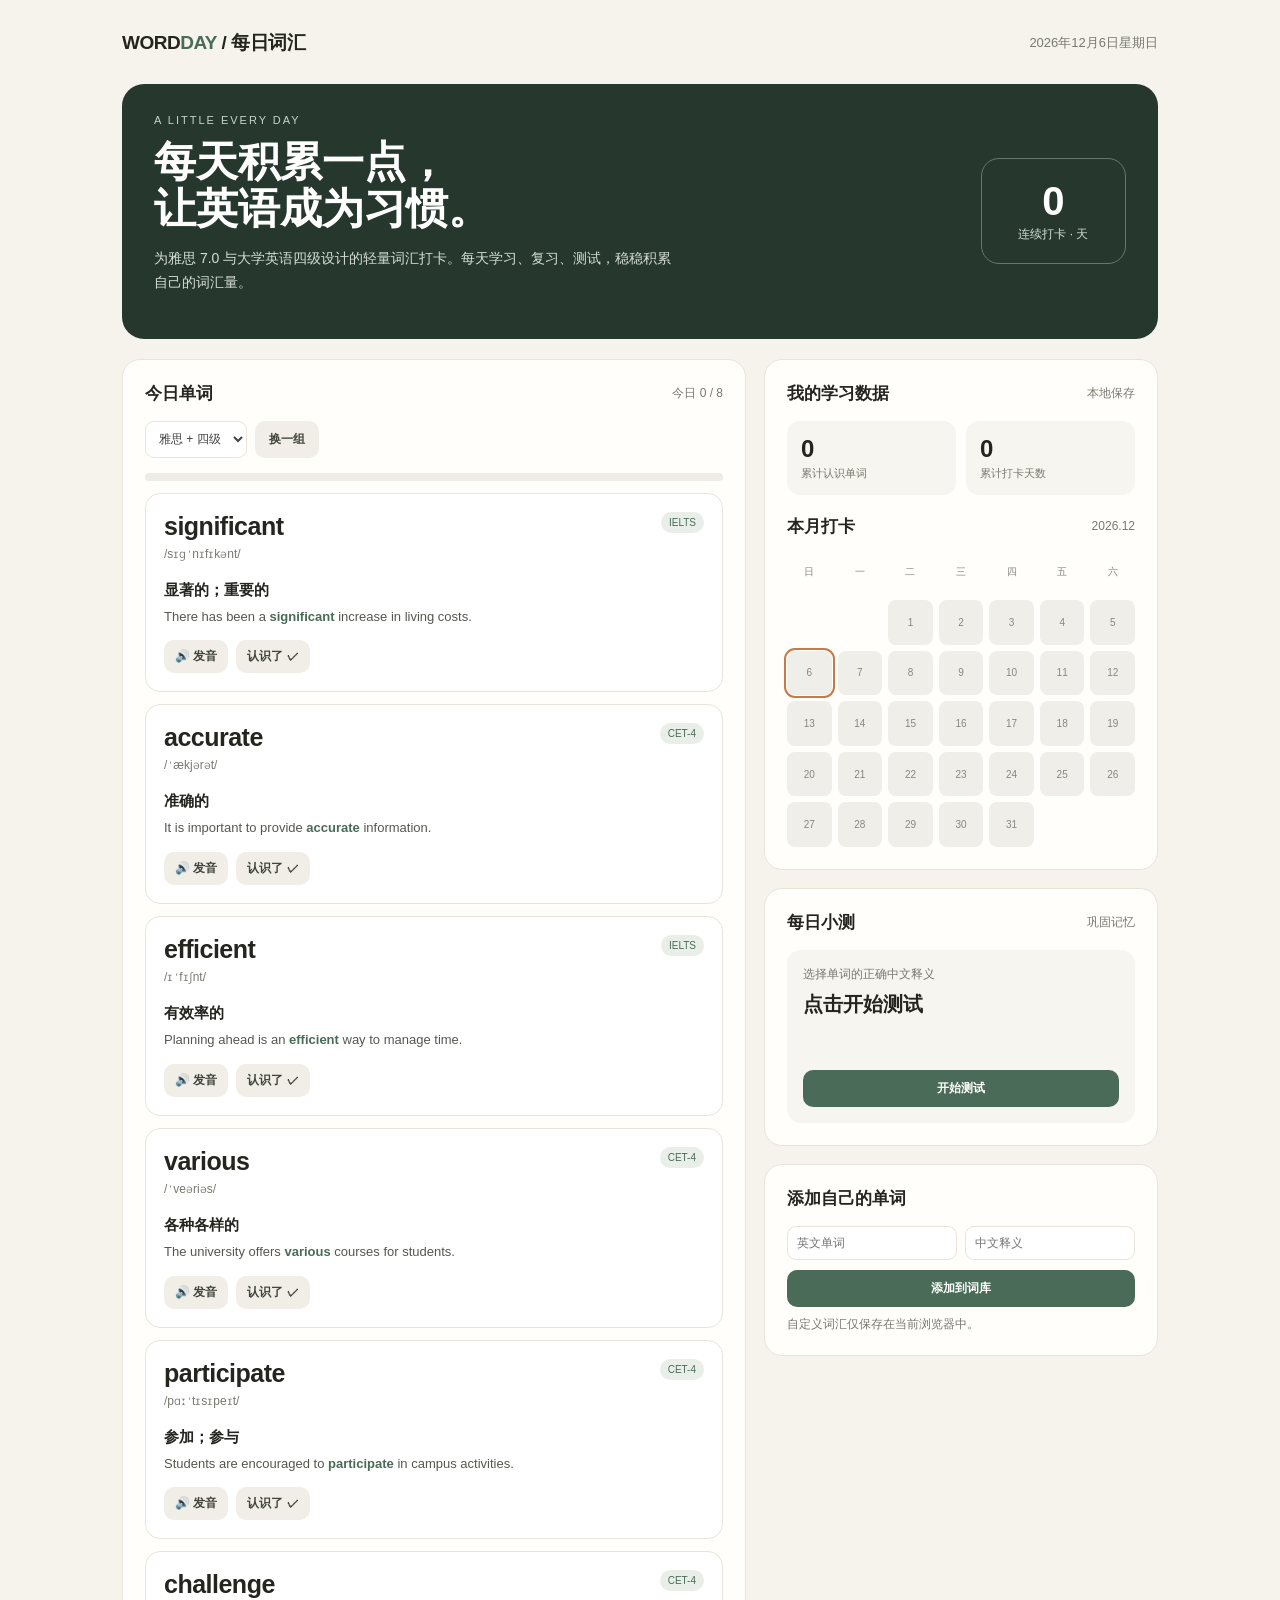
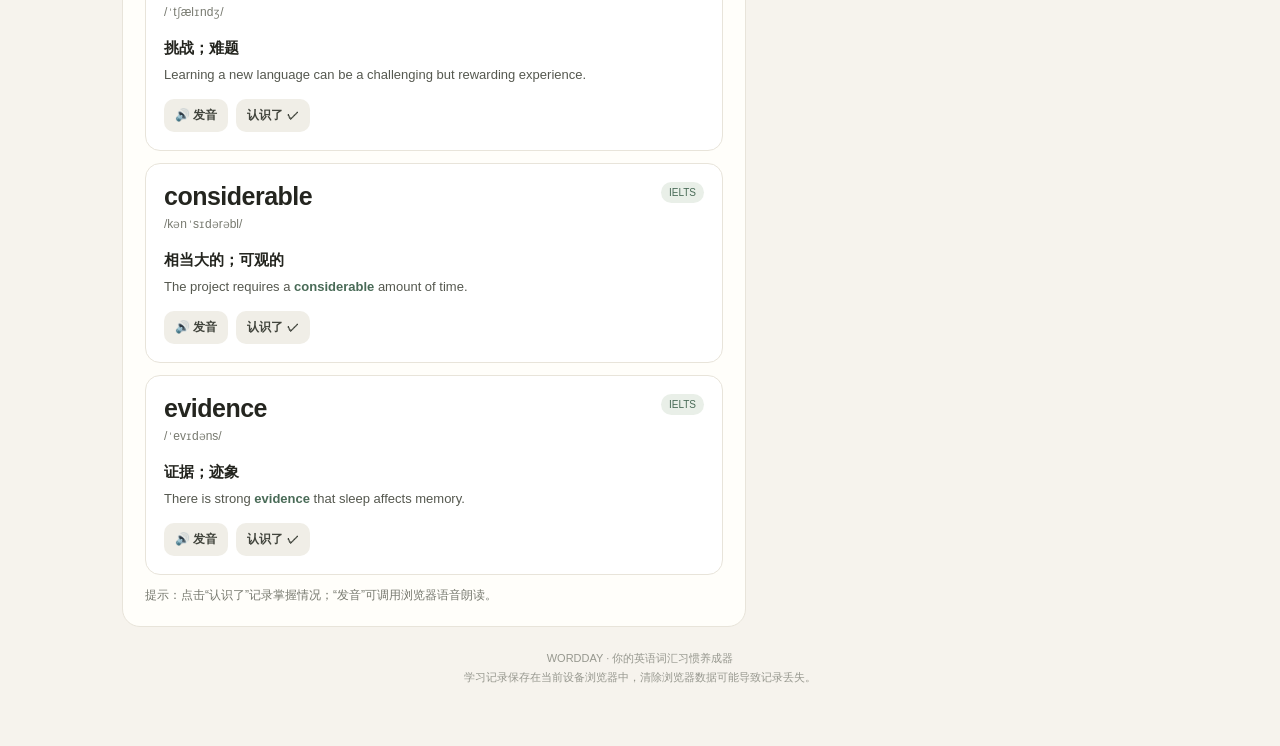
==== wordday_local.html @ 22ce2355 "Add files via upload" ====
<!DOCTYPE html>
<html lang="zh-CN">
<head>
<meta charset="UTF-8">
<meta name="viewport" content="width=device-width, initial-scale=1.0">
<meta name="theme-color" content="#f6f3ed">
<title>Wordday · 每日单词打卡</title>
<style>
:root{--bg:#f6f3ed;--paper:#fffefa;--ink:#24251f;--muted:#77796f;--line:#e8e4da;--green:#496b57;--pale:#e9efe8;--orange:#c27b4b}
*{box-sizing:border-box}body{margin:0;background:var(--bg);color:var(--ink);font-family:Inter,-apple-system,BlinkMacSystemFont,"Segoe UI","PingFang SC","Microsoft YaHei",sans-serif}
.wrap{max-width:1080px;margin:auto;padding:30px 22px 60px}.top{display:flex;justify-content:space-between;align-items:center;margin-bottom:28px}.brand{font-size:19px;font-weight:800;letter-spacing:-.5px}.brand span{color:var(--green)}.date{font-size:13px;color:var(--muted)}
.hero{background:#26382e;color:#fff;border-radius:22px;padding:30px 32px;display:grid;grid-template-columns:1.4fr .6fr;gap:20px;align-items:center;overflow:hidden;position:relative}.eyebrow{font-size:11px;letter-spacing:2px;text-transform:uppercase;color:#c6d4c8}.hero h1{font-size:clamp(27px,4vw,42px);line-height:1.13;margin:12px 0}.hero p{color:#d5ded6;max-width:520px;line-height:1.7;font-size:14px}.hero-stat{justify-self:end;text-align:center;border:1px solid #65796b;border-radius:18px;padding:20px 28px;min-width:145px}.hero-stat strong{display:block;font-size:40px}.hero-stat span{font-size:12px;color:#d5ded6}
.grid{display:grid;grid-template-columns:1.45fr .8fr;gap:18px;margin-top:20px}.panel{background:var(--paper);border:1px solid var(--line);border-radius:18px;padding:22px}.panel-head{display:flex;align-items:center;justify-content:space-between;margin-bottom:16px}.panel h2{font-size:17px;margin:0}.sub{font-size:12px;color:var(--muted)}.word{padding:18px;border:1px solid var(--line);border-radius:15px;margin-bottom:12px;background:#fff}.word-top{display:flex;justify-content:space-between;gap:12px;align-items:flex-start}.term{font-size:25px;font-weight:750;letter-spacing:-.5px}.phonetic{font-size:12px;color:var(--muted);margin:5px 0}.tag{font-size:10px;padding:5px 8px;background:var(--pale);color:var(--green);border-radius:20px;white-space:nowrap}.meaning{font-size:15px;font-weight:650;margin:13px 0 7px}.example{font-size:13px;line-height:1.6;color:#55584f}.example b{color:var(--green)}.memory{font-size:12px;color:var(--muted);margin-top:8px}.actions{display:flex;gap:8px;margin-top:13px;flex-wrap:wrap}button{border:0;border-radius:10px;padding:10px 14px;font-size:12px;font-weight:650;cursor:pointer;background:var(--green);color:white}button.secondary{background:#f0eee7;color:#41443c}button.outline{background:transparent;border:1px solid var(--line);color:#55584f}.actions button{padding:8px 11px}.progress{height:8px;background:#eeece5;border-radius:20px;overflow:hidden;margin:12px 0}.progress>div{height:100%;width:0;background:var(--green);transition:.25s}.statrow{display:grid;grid-template-columns:repeat(2,1fr);gap:10px}.mini{background:#f7f5ef;border-radius:13px;padding:14px}.mini strong{font-size:24px;display:block}.mini span{font-size:11px;color:var(--muted)}.calendar{display:grid;grid-template-columns:repeat(7,1fr);gap:6px;margin-top:12px}.day{aspect-ratio:1;border-radius:8px;background:#f0eee8;display:grid;place-items:center;font-size:10px;color:#85877e}.day.done{background:#dce9dc;color:#31583d;font-weight:800}.day.today{outline:2px solid var(--orange);outline-offset:1px}.quizbox{background:#f7f5ef;border-radius:14px;padding:16px}.question{font-size:20px;font-weight:750;margin:8px 0 16px}.choices{display:grid;gap:8px}.choice{background:white;border:1px solid var(--line);color:#35372f;text-align:left}.choice.correct{border-color:#5c8b65;background:#edf5ed}.choice.wrong{border-color:#c87a69;background:#fff0ed}.feedback{font-size:12px;margin-top:10px;color:var(--muted);min-height:18px}.tools{display:flex;gap:8px;flex-wrap:wrap}.tools select,.tools input{border:1px solid var(--line);background:white;border-radius:9px;padding:9px;color:#444;font-size:12px}.foot{text-align:center;color:#96978e;font-size:11px;margin-top:22px;line-height:1.7}
@media(max-width:760px){.wrap{padding:20px 14px 40px}.hero{grid-template-columns:1fr;padding:24px}.hero-stat{justify-self:start;display:flex;align-items:center;gap:12px;padding:10px 16px}.hero-stat strong{font-size:28px}.grid{grid-template-columns:1fr}.panel{padding:17px}}
</style>
</head>
<body>
<div class="wrap">
  <header class="top"><div class="brand">WORD<span>DAY</span> / 每日词汇</div><div class="date" id="today"></div></header>
  <section class="hero">
    <div><div class="eyebrow">A LITTLE EVERY DAY</div><h1>每天积累一点，<br>让英语成为习惯。</h1><p>为雅思 7.0 与大学英语四级设计的轻量词汇打卡。每天学习、复习、测试，稳稳积累自己的词汇量。</p></div>
    <div class="hero-stat"><strong id="streak">0</strong><span>连续打卡 · 天</span></div>
  </section>
  <main class="grid">
    <section class="panel">
      <div class="panel-head"><h2>今日单词</h2><span class="sub" id="dailyCount">今日 0 / 8</span></div>
      <div class="tools" style="margin-bottom:15px"><select id="level"><option value="all">雅思 + 四级</option><option value="CET-4">四级核心</option><option value="IELTS">雅思进阶</option></select><button class="secondary" id="shuffle">换一组</button></div>
      <div class="progress"><div id="dailyBar"></div></div>
      <div id="wordList"></div>
      <div class="sub">提示：点击“认识了”记录掌握情况；“发音”可调用浏览器语音朗读。</div>
    </section>
    <aside style="display:grid;gap:18px;align-content:start">
      <section class="panel">
        <div class="panel-head"><h2>我的学习数据</h2><span class="sub">本地保存</span></div>
        <div class="statrow"><div class="mini"><strong id="totalKnown">0</strong><span>累计认识单词</span></div><div class="mini"><strong id="totalDays">0</strong><span>累计打卡天数</span></div></div>
        <div class="panel-head" style="margin:20px 0 8px"><h2>本月打卡</h2><span class="sub" id="monthLabel"></span></div>
        <div class="calendar" id="calendar"></div>
      </section>
      <section class="panel">
        <div class="panel-head"><h2>每日小测</h2><span class="sub">巩固记忆</span></div>
        <div class="quizbox"><div class="sub">选择单词的正确中文释义</div><div class="question" id="question">点击开始测试</div><div class="choices" id="choices"></div><div class="feedback" id="feedback"></div><button id="startQuiz" style="width:100%;margin-top:8px">开始测试</button></div>
      </section>
      <section class="panel">
        <div class="panel-head"><h2>添加自己的单词</h2></div>
        <div class="tools" style="display:grid;grid-template-columns:1fr 1fr"><input id="newWord" placeholder="英文单词"><input id="newMeaning" placeholder="中文释义"></div>
        <button id="addWord" style="width:100%;margin-top:10px">添加到词库</button>
        <div class="sub" style="margin-top:9px">自定义词汇仅保存在当前浏览器中。</div>
      </section>
    </aside>
  </main>
  <div class="foot">WORDDAY · 你的英语词汇习惯养成器<br>学习记录保存在当前设备浏览器中，清除浏览器数据可能导致记录丢失。</div>
</div>
<script>
const baseWords=[
["benefit","/ˈbenɪfɪt/","益处；使受益","Regular exercise has many benefits for our health.","CET-4"],
["environment","/ɪnˈvaɪrənmənt/","环境","Everyone should take responsibility for protecting the environment.","CET-4"],
["improve","/ɪmˈpruːv/","改善；提高","Reading every day can improve your writing skills.","CET-4"],
["challenge","/ˈtʃælɪndʒ/","挑战；难题","Learning a new language can be a challenging but rewarding experience.","CET-4"],
["opportunity","/ˌɒpəˈtjuːnəti/","机会","Studying abroad provides an opportunity to experience a different culture.","CET-4"],
["significant","/sɪɡˈnɪfɪkənt/","显著的；重要的","There has been a significant increase in living costs.","IELTS"],
["contribute","/kənˈtrɪbjuːt/","贡献；促成","Education can contribute to the development of society.","IELTS"],
["sustainable","/səˈsteɪnəbl/","可持续的","Cities need to develop more sustainable transport systems.","IELTS"],
["evidence","/ˈevɪdəns/","证据；迹象","There is strong evidence that sleep affects memory.","IELTS"],
["consequence","/ˈkɒnsɪkwəns/","结果；后果","Every decision may have an unexpected consequence.","IELTS"],
["accurate","/ˈækjərət/","准确的","It is important to provide accurate information.","CET-4"],
["approach","/əˈprəʊtʃ/","方法；处理方式","We need a different approach to solve this problem.","IELTS"],
["maintain","/meɪnˈteɪn/","维持；保持","It is important to maintain a healthy balance.","IELTS"],
["require","/rɪˈkwaɪə(r)/","需要；要求","The task requires careful planning.","CET-4"],
["various","/ˈveəriəs/","各种各样的","The university offers various courses for students.","CET-4"],
["essential","/ɪˈsenʃl/","必不可少的","Good communication skills are essential in the workplace.","IELTS"],
["analysis","/əˈnæləsɪs/","分析","The report provides an analysis of recent trends.","IELTS"],
["indicate","/ˈɪndɪkeɪt/","表明；显示","The results indicate a clear improvement.","IELTS"],
["individual","/ˌɪndɪˈvɪdʒuəl/","个人；个体的","Every individual should have equal opportunities.","CET-4"],
["affect","/əˈfekt/","影响","Lack of sleep can affect students' concentration.","CET-4"],
["considerable","/kənˈsɪdərəbl/","相当大的；可观的","The project requires a considerable amount of time.","IELTS"],
["factor","/ˈfæktə(r)/","因素","Cost is an important factor when choosing a university.","CET-4"],
["establish","/ɪˈstæblɪʃ/","建立；确立","The organisation was established in 1998.","IELTS"],
["participate","/pɑːˈtɪsɪpeɪt/","参加；参与","Students are encouraged to participate in campus activities.","CET-4"],
["interpret","/ɪnˈtɜːprɪt/","解释；理解","It is difficult to interpret the data without context.","IELTS"],
["available","/əˈveɪləbl/","可获得的；有空的","More information is available on the website.","CET-4"],
["perspective","/pəˈspektɪv/","观点；角度","Travel can help people understand different perspectives.","IELTS"],
["efficient","/ɪˈfɪʃnt/","有效率的","Planning ahead is an efficient way to manage time.","IELTS"],
["communicate","/kəˈmjuːnɪkeɪt/","交流；沟通","Students need opportunities to communicate in English.","CET-4"],
["relevant","/ˈreləvənt/","相关的","Please include only relevant information in your answer.","IELTS"],
["complex","/ˈkɒmpleks/","复杂的","Climate change is a complex global issue.","IELTS"],
["reduce","/rɪˈdjuːs/","减少；降低","Public transport can reduce traffic congestion.","CET-4"]
];
const key="wordday_v1";let state=JSON.parse(localStorage.getItem(key)||'{"known":[],"days":[],"custom":[],"daily":{},"quizDone":0}');
let today=new Date().toISOString().slice(0,10), current=[];
function save(){localStorage.setItem(key,JSON.stringify(state));renderStats()}
function allWords(){return baseWords.concat(state.custom)}
function getDaily(){let filter=document.getElementById("level").value;let pool=allWords().filter(w=>filter==="all"||w[4]===filter);let seed=Number(today.replaceAll("-",""))+ (filter==="CET-4"?3:filter==="IELTS"?7:0);let arr=pool.slice();for(let i=arr.length-1;i>0;i--){seed=(seed*9301+49297)%233280;let j=Math.floor(seed/233280*(i+1));[arr[i],arr[j]]=[arr[j],arr[i]]}return arr.slice(0,8)}
function renderWords(){current=getDaily();let done=state.daily[today]||[];document.getElementById("dailyCount").textContent=`今日 ${done.length} / ${current.length}`;document.getElementById("dailyBar").style.width=(done.length/current.length*100)+"%";document.getElementById("wordList").innerHTML=current.map((w,i)=>`<article class="word"><div class="word-top"><div><div class="term">${w[0]}</div><div class="phonetic">${w[1]}</div></div><span class="tag">${w[4]||"自定义"}</span></div><div class="meaning">${w[2]}</div><div class="example">${w[3].replace(new RegExp(w[0],"ig"),m=>`<b>${m}</b>`)}</div><div class="actions"><button class="secondary" onclick="speak('${w[0]}')">🔊 发音</button><button class="${done.includes(w[0])?'outline':'secondary'}" onclick="markKnown('${w[0]}')">${done.includes(w[0])?'✓ 已打卡':'认识了 ✓'}</button></div></article>`).join("")}
function markKnown(word){let d=state.daily[today]||[];if(!d.includes(word)){d.push(word);state.daily[today]=d;if(!state.known.includes(word))state.known.push(word);state.days=[...new Set([...state.days,today])];save();renderWords()}}
function speak(word){if("speechSynthesis"in window){let u=new SpeechSynthesisUtterance(word);u.lang="en-US";speechSynthesis.speak(u)}}
function renderStats(){document.getElementById("totalKnown").textContent=state.known.length;document.getElementById("totalDays").textContent=state.days.length;let sorted=[...state.days].sort();let streak=0,d=new Date();if(!state.days.includes(today))d.setDate(d.getDate()-1);while(state.days.includes(d.toISOString().slice(0,10))){streak++;d.setDate(d.getDate()-1)}document.getElementById("streak").textContent=streak;let now=new Date(),y=now.getFullYear(),m=now.getMonth();document.getElementById("monthLabel").textContent=`${y}.${String(m+1).padStart(2,"0")}`;let first=new Date(y,m,1).getDay(),count=new Date(y,m+1,0).getDate(),labels=["日","一","二","三","四","五","六"];document.getElementById("calendar").innerHTML=labels.map(x=>`<div class="day" style="background:transparent">${x}</div>`).join("")+Array.from({length:first},()=>'<div></div>').join("")+Array.from({length:count},(_,i)=>{let date=`${y}-${String(m+1).padStart(2,"0")}-${String(i+1).padStart(2,"0")}`;return `<div class="day ${state.days.includes(date)?'done':''} ${date===today?'today':''}">${i+1}</div>`}).join("")}
let quizWord=null,answered=false;
function startQuiz(){let pool=current.length?current:getDaily();quizWord=pool[Math.floor(Math.random()*pool.length)];answered=false;document.getElementById("question").textContent=quizWord[0];document.getElementById("feedback").textContent="";let opts=[quizWord[2]];let all=allWords().filter(w=>w[0]!==quizWord[0]);while(opts.length<4){let x=all[Math.floor(Math.random()*all.length)][2];if(!opts.includes(x))opts.push(x)}opts.sort(()=>Math.random()-.5);document.getElementById("choices").innerHTML=opts.map(o=>`<button class="choice" onclick="answerQuiz(this,'${o.replaceAll("'","\\'")}')">${o}</button>`).join("");document.getElementById("startQuiz").textContent="下一题"}
function answerQuiz(btn,answer){if(answered)return;answered=true;let ok=answer===quizWord[2];btn.classList.add(ok?"correct":"wrong");document.getElementById("feedback").textContent=ok?"答对了！继续保持。":"正确答案："+quizWord[2];if(ok){state.quizDone++;save()}document.querySelectorAll(".choice").forEach(b=>{if(b.textContent===quizWord[2])b.classList.add("correct")})}
document.getElementById("today").textContent=new Date().toLocaleDateString("zh-CN",{year:"numeric",month:"long",day:"numeric",weekday:"long"});
document.getElementById("level").onchange=renderWords;document.getElementById("shuffle").onclick=renderWords;document.getElementById("startQuiz").onclick=startQuiz;
document.getElementById("addWord").onclick=()=>{let w=document.getElementById("newWord").value.trim(),m=document.getElementById("newMeaning").value.trim();if(!w||!m){alert("请填写英文单词和中文释义");return}state.custom.push([w,"/ 自定义 /",m,"Make your own example sentence with this word.","自定义"]);save();document.getElementById("newWord").value="";document.getElementById("newMeaning").value="";renderWords();alert("添加成功！")};
renderStats();renderWords();
</script>
</body>
</html>
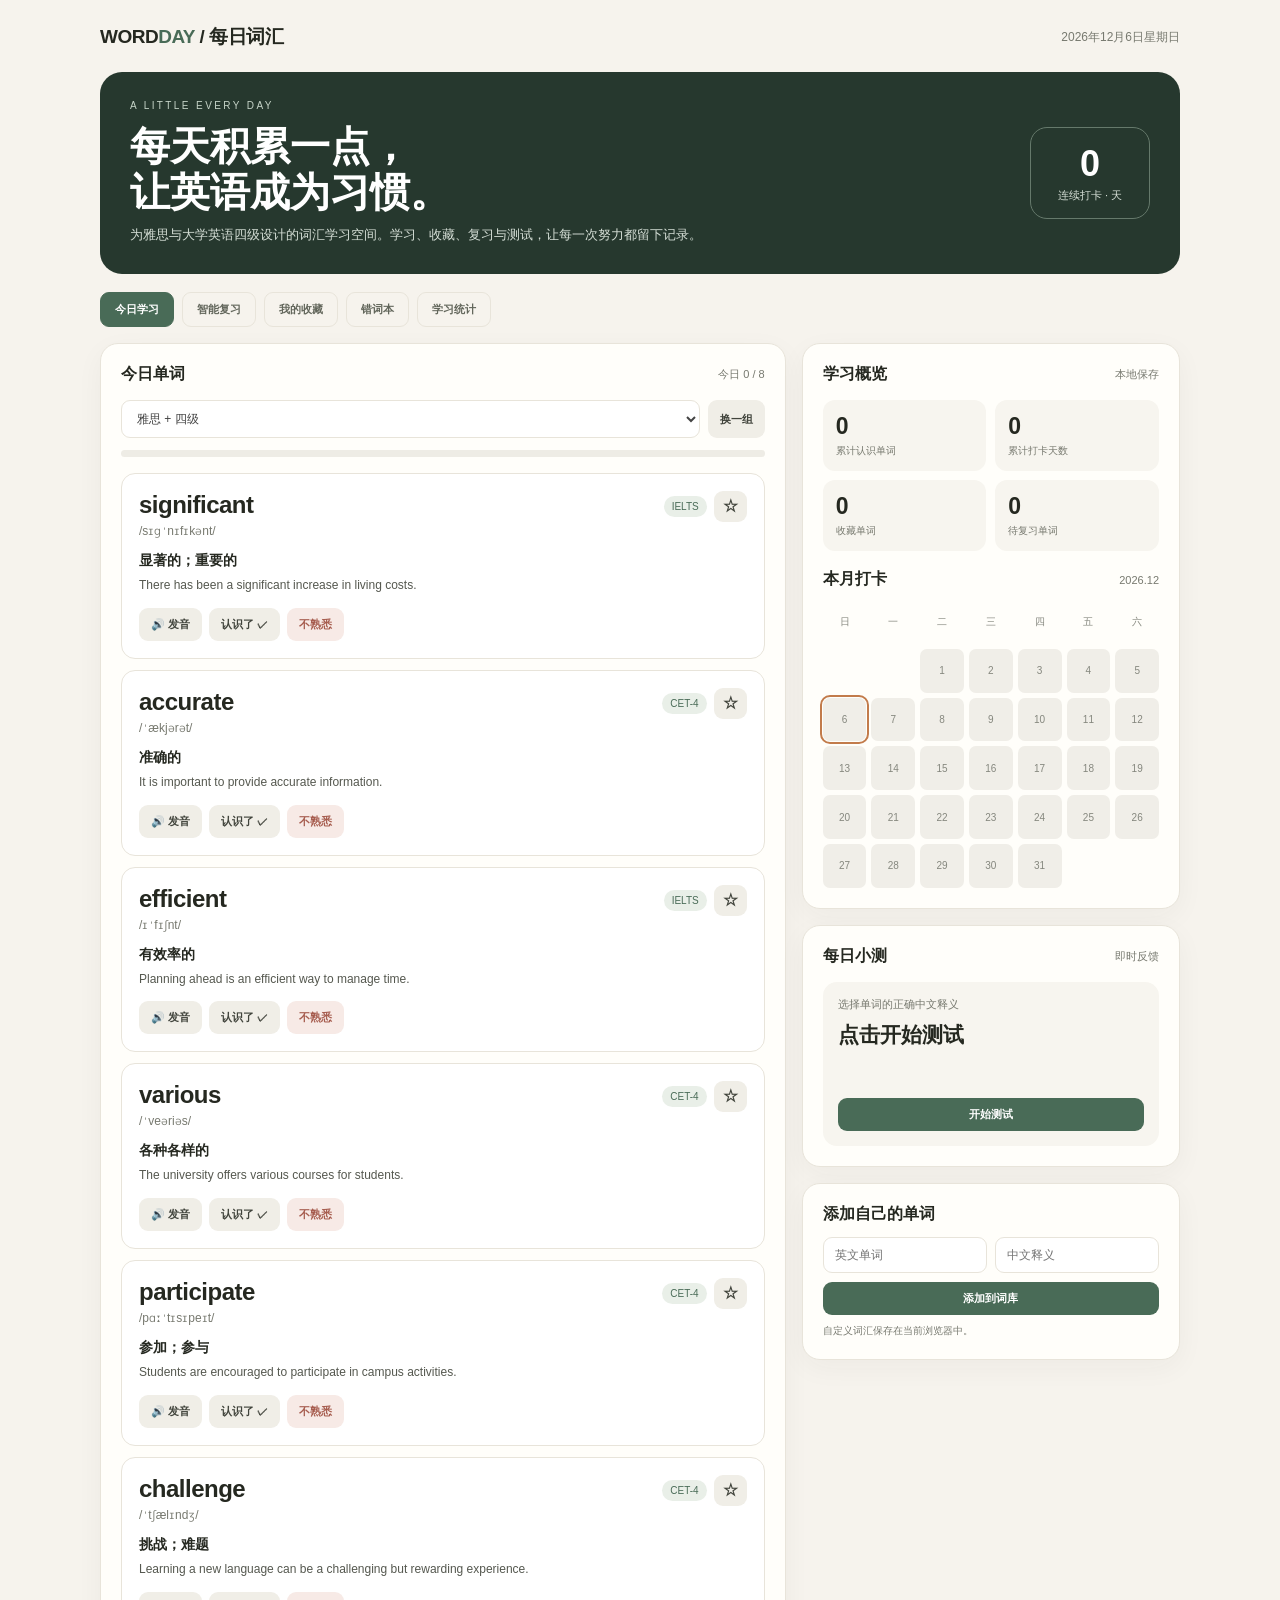
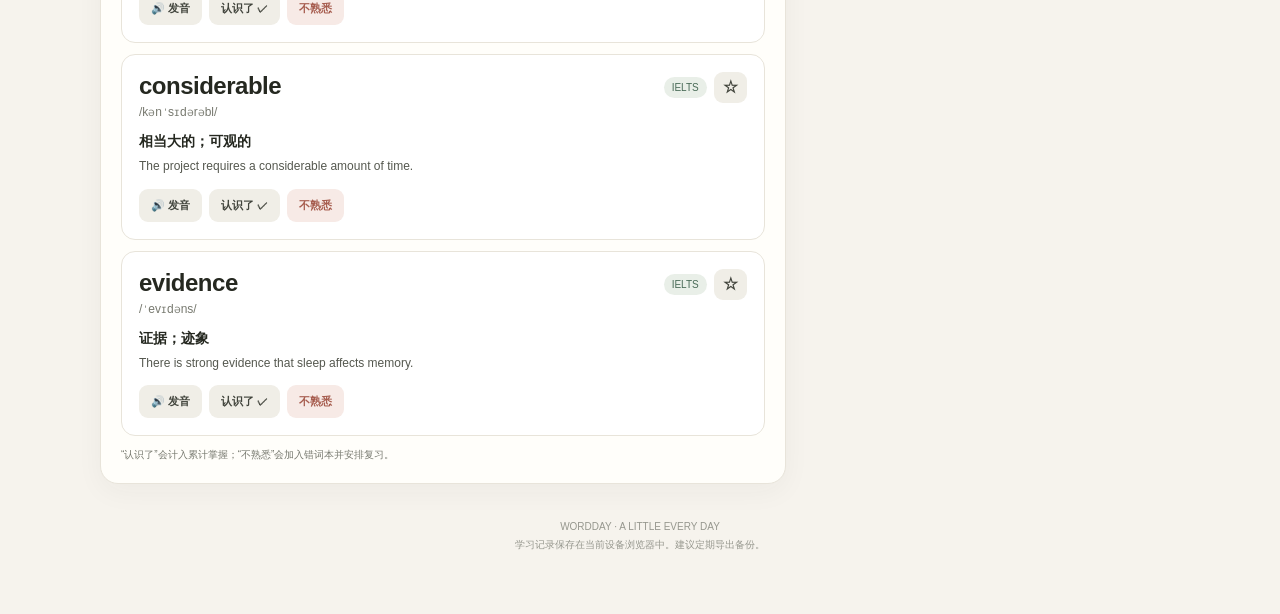
==== commit fc4aab6d: "Add files via upload" ====
--- a/wordday_local.html
+++ b/wordday_local.html
@@ -1,55 +1,24 @@
 <!DOCTYPE html>
 <html lang="zh-CN">
 <head>
-<meta charset="UTF-8">
-<meta name="viewport" content="width=device-width, initial-scale=1.0">
-<meta name="theme-color" content="#f6f3ed">
-<title>Wordday · 每日单词打卡</title>
+<meta charset="UTF-8"><meta name="viewport" content="width=device-width,initial-scale=1,viewport-fit=cover">
+<meta name="theme-color" content="#f6f3ed"><meta name="apple-mobile-web-app-capable" content="yes"><meta name="apple-mobile-web-app-status-bar-style" content="default"><meta name="apple-mobile-web-app-title" content="WORDDAY">
+<link rel="manifest" href="manifest.webmanifest"><link rel="apple-touch-icon" href="icon-192.png">
+<title>WORDDAY · 每日词汇</title>
 <style>
-:root{--bg:#f6f3ed;--paper:#fffefa;--ink:#24251f;--muted:#77796f;--line:#e8e4da;--green:#496b57;--pale:#e9efe8;--orange:#c27b4b}
-*{box-sizing:border-box}body{margin:0;background:var(--bg);color:var(--ink);font-family:Inter,-apple-system,BlinkMacSystemFont,"Segoe UI","PingFang SC","Microsoft YaHei",sans-serif}
-.wrap{max-width:1080px;margin:auto;padding:30px 22px 60px}.top{display:flex;justify-content:space-between;align-items:center;margin-bottom:28px}.brand{font-size:19px;font-weight:800;letter-spacing:-.5px}.brand span{color:var(--green)}.date{font-size:13px;color:var(--muted)}
-.hero{background:#26382e;color:#fff;border-radius:22px;padding:30px 32px;display:grid;grid-template-columns:1.4fr .6fr;gap:20px;align-items:center;overflow:hidden;position:relative}.eyebrow{font-size:11px;letter-spacing:2px;text-transform:uppercase;color:#c6d4c8}.hero h1{font-size:clamp(27px,4vw,42px);line-height:1.13;margin:12px 0}.hero p{color:#d5ded6;max-width:520px;line-height:1.7;font-size:14px}.hero-stat{justify-self:end;text-align:center;border:1px solid #65796b;border-radius:18px;padding:20px 28px;min-width:145px}.hero-stat strong{display:block;font-size:40px}.hero-stat span{font-size:12px;color:#d5ded6}
-.grid{display:grid;grid-template-columns:1.45fr .8fr;gap:18px;margin-top:20px}.panel{background:var(--paper);border:1px solid var(--line);border-radius:18px;padding:22px}.panel-head{display:flex;align-items:center;justify-content:space-between;margin-bottom:16px}.panel h2{font-size:17px;margin:0}.sub{font-size:12px;color:var(--muted)}.word{padding:18px;border:1px solid var(--line);border-radius:15px;margin-bottom:12px;background:#fff}.word-top{display:flex;justify-content:space-between;gap:12px;align-items:flex-start}.term{font-size:25px;font-weight:750;letter-spacing:-.5px}.phonetic{font-size:12px;color:var(--muted);margin:5px 0}.tag{font-size:10px;padding:5px 8px;background:var(--pale);color:var(--green);border-radius:20px;white-space:nowrap}.meaning{font-size:15px;font-weight:650;margin:13px 0 7px}.example{font-size:13px;line-height:1.6;color:#55584f}.example b{color:var(--green)}.memory{font-size:12px;color:var(--muted);margin-top:8px}.actions{display:flex;gap:8px;margin-top:13px;flex-wrap:wrap}button{border:0;border-radius:10px;padding:10px 14px;font-size:12px;font-weight:650;cursor:pointer;background:var(--green);color:white}button.secondary{background:#f0eee7;color:#41443c}button.outline{background:transparent;border:1px solid var(--line);color:#55584f}.actions button{padding:8px 11px}.progress{height:8px;background:#eeece5;border-radius:20px;overflow:hidden;margin:12px 0}.progress>div{height:100%;width:0;background:var(--green);transition:.25s}.statrow{display:grid;grid-template-columns:repeat(2,1fr);gap:10px}.mini{background:#f7f5ef;border-radius:13px;padding:14px}.mini strong{font-size:24px;display:block}.mini span{font-size:11px;color:var(--muted)}.calendar{display:grid;grid-template-columns:repeat(7,1fr);gap:6px;margin-top:12px}.day{aspect-ratio:1;border-radius:8px;background:#f0eee8;display:grid;place-items:center;font-size:10px;color:#85877e}.day.done{background:#dce9dc;color:#31583d;font-weight:800}.day.today{outline:2px solid var(--orange);outline-offset:1px}.quizbox{background:#f7f5ef;border-radius:14px;padding:16px}.question{font-size:20px;font-weight:750;margin:8px 0 16px}.choices{display:grid;gap:8px}.choice{background:white;border:1px solid var(--line);color:#35372f;text-align:left}.choice.correct{border-color:#5c8b65;background:#edf5ed}.choice.wrong{border-color:#c87a69;background:#fff0ed}.feedback{font-size:12px;margin-top:10px;color:var(--muted);min-height:18px}.tools{display:flex;gap:8px;flex-wrap:wrap}.tools select,.tools input{border:1px solid var(--line);background:white;border-radius:9px;padding:9px;color:#444;font-size:12px}.foot{text-align:center;color:#96978e;font-size:11px;margin-top:22px;line-height:1.7}
-@media(max-width:760px){.wrap{padding:20px 14px 40px}.hero{grid-template-columns:1fr;padding:24px}.hero-stat{justify-self:start;display:flex;align-items:center;gap:12px;padding:10px 16px}.hero-stat strong{font-size:28px}.grid{grid-template-columns:1fr}.panel{padding:17px}}
-</style>
-</head>
-<body>
-<div class="wrap">
-  <header class="top"><div class="brand">WORD<span>DAY</span> / 每日词汇</div><div class="date" id="today"></div></header>
-  <section class="hero">
-    <div><div class="eyebrow">A LITTLE EVERY DAY</div><h1>每天积累一点，<br>让英语成为习惯。</h1><p>为雅思 7.0 与大学英语四级设计的轻量词汇打卡。每天学习、复习、测试，稳稳积累自己的词汇量。</p></div>
-    <div class="hero-stat"><strong id="streak">0</strong><span>连续打卡 · 天</span></div>
-  </section>
-  <main class="grid">
-    <section class="panel">
-      <div class="panel-head"><h2>今日单词</h2><span class="sub" id="dailyCount">今日 0 / 8</span></div>
-      <div class="tools" style="margin-bottom:15px"><select id="level"><option value="all">雅思 + 四级</option><option value="CET-4">四级核心</option><option value="IELTS">雅思进阶</option></select><button class="secondary" id="shuffle">换一组</button></div>
-      <div class="progress"><div id="dailyBar"></div></div>
-      <div id="wordList"></div>
-      <div class="sub">提示：点击“认识了”记录掌握情况；“发音”可调用浏览器语音朗读。</div>
-    </section>
-    <aside style="display:grid;gap:18px;align-content:start">
-      <section class="panel">
-        <div class="panel-head"><h2>我的学习数据</h2><span class="sub">本地保存</span></div>
-        <div class="statrow"><div class="mini"><strong id="totalKnown">0</strong><span>累计认识单词</span></div><div class="mini"><strong id="totalDays">0</strong><span>累计打卡天数</span></div></div>
-        <div class="panel-head" style="margin:20px 0 8px"><h2>本月打卡</h2><span class="sub" id="monthLabel"></span></div>
-        <div class="calendar" id="calendar"></div>
-      </section>
-      <section class="panel">
-        <div class="panel-head"><h2>每日小测</h2><span class="sub">巩固记忆</span></div>
-        <div class="quizbox"><div class="sub">选择单词的正确中文释义</div><div class="question" id="question">点击开始测试</div><div class="choices" id="choices"></div><div class="feedback" id="feedback"></div><button id="startQuiz" style="width:100%;margin-top:8px">开始测试</button></div>
-      </section>
-      <section class="panel">
-        <div class="panel-head"><h2>添加自己的单词</h2></div>
-        <div class="tools" style="display:grid;grid-template-columns:1fr 1fr"><input id="newWord" placeholder="英文单词"><input id="newMeaning" placeholder="中文释义"></div>
-        <button id="addWord" style="width:100%;margin-top:10px">添加到词库</button>
-        <div class="sub" style="margin-top:9px">自定义词汇仅保存在当前浏览器中。</div>
-      </section>
-    </aside>
-  </main>
-  <div class="foot">WORDDAY · 你的英语词汇习惯养成器<br>学习记录保存在当前设备浏览器中，清除浏览器数据可能导致记录丢失。</div>
-</div>
+:root{--bg:#f6f3ed;--paper:#fffefa;--ink:#252820;--muted:#77796f;--line:#e8e4da;--green:#496b57;--deep:#26382e;--pale:#e9efe8;--orange:#c27b4b;--red:#a65c4e;--shadow:0 8px 28px rgba(43,54,43,.045)}
+*{box-sizing:border-box}body{margin:0;background:var(--bg);color:var(--ink);font-family:Inter,-apple-system,BlinkMacSystemFont,"Segoe UI","PingFang SC","Microsoft YaHei",sans-serif}button,input,select{font:inherit}.wrap{max-width:1120px;margin:auto;padding:24px 20px 60px}.top{display:flex;justify-content:space-between;align-items:center;margin-bottom:22px}.brand{font-size:19px;font-weight:850;letter-spacing:-.5px}.brand span{color:var(--green)}.date,.muted{font-size:12px;color:var(--muted)}.hero{background:var(--deep);color:#fff;border-radius:22px;padding:28px 30px;display:grid;grid-template-columns:1fr auto;gap:20px;align-items:center}.eyebrow{font-size:10px;letter-spacing:2.4px;color:#c6d4c8}.hero h1{font-size:clamp(26px,4vw,40px);line-height:1.15;margin:12px 0 9px}.hero p{color:#d5ded6;max-width:620px;line-height:1.7;font-size:13px;margin:0}.hero-stat{border:1px solid #65796b;border-radius:17px;padding:15px 22px;min-width:120px;text-align:center}.hero-stat strong{display:block;font-size:36px}.hero-stat span{font-size:11px;color:#d5ded6}.nav{display:flex;gap:8px;overflow:auto;margin:18px 0 14px;padding-bottom:2px}.nav button{white-space:nowrap;background:transparent;color:#62665b;border:1px solid var(--line);padding:9px 14px}.nav button.active{background:var(--green);color:white;border-color:var(--green)}.layout{display:grid;grid-template-columns:minmax(0,1.45fr) minmax(270px,.8fr);gap:16px}.panel{background:var(--paper);border:1px solid var(--line);border-radius:18px;padding:20px;box-shadow:var(--shadow);margin-bottom:16px}.panel-head{display:flex;align-items:center;justify-content:space-between;gap:10px;margin-bottom:15px}.panel h2{font-size:16px;margin:0}.sub{font-size:11px;color:var(--muted)}.tools{display:flex;gap:8px;flex-wrap:wrap}.tools select,.tools input,.field{border:1px solid var(--line);background:#fff;border-radius:9px;padding:10px 11px;color:#444;font-size:12px;min-width:0}.tools select{flex:1}.progress{height:7px;background:#eeece5;border-radius:20px;overflow:hidden;margin:12px 0 16px}.progress>div{height:100%;width:0;background:var(--green);transition:.25s}.word{padding:17px;border:1px solid var(--line);border-radius:14px;margin-bottom:11px;background:#fff}.word-top{display:flex;justify-content:space-between;gap:12px;align-items:flex-start}.term{font-size:24px;font-weight:780;letter-spacing:-.5px}.phonetic{font-size:12px;color:var(--muted);margin-top:4px}.tag{font-size:10px;padding:5px 8px;background:var(--pale);color:var(--green);border-radius:20px;white-space:nowrap}.meaning{font-size:14px;font-weight:680;margin:12px 0 6px}.example{font-size:12px;line-height:1.65;color:#55584f}.example b{color:var(--green)}.actions{display:flex;gap:7px;margin-top:12px;flex-wrap:wrap}button{border:0;border-radius:9px;padding:9px 12px;font-size:11px;font-weight:680;cursor:pointer;background:var(--green);color:white}button.secondary{background:#f0eee7;color:#41443c}button.outline{background:transparent;border:1px solid var(--line);color:#55584f}button.danger{background:#f7eae6;color:var(--red)}button:disabled{opacity:.45;cursor:not-allowed}.star{font-size:15px;padding:6px 9px}.stats{display:grid;grid-template-columns:repeat(2,1fr);gap:9px}.stat{background:#f7f5ef;border-radius:12px;padding:13px}.stat strong{font-size:23px;display:block}.stat span{font-size:10px;color:var(--muted)}.calendar{display:grid;grid-template-columns:repeat(7,1fr);gap:5px;margin-top:10px}.day{aspect-ratio:1;border-radius:7px;background:#f0eee8;display:grid;place-items:center;font-size:10px;color:#85877e}.day.done{background:#dce9dc;color:#31583d;font-weight:800}.day.today{outline:2px solid var(--orange);outline-offset:1px}.barlist{display:grid;gap:9px}.barrow{display:grid;grid-template-columns:54px 1fr 28px;align-items:center;gap:8px;font-size:11px;color:var(--muted)}.bar{height:8px;border-radius:20px;background:#efede6;overflow:hidden}.bar i{display:block;height:100%;background:var(--green);border-radius:20px}.empty{padding:24px 12px;text-align:center;color:var(--muted);font-size:12px;background:#f8f6f0;border-radius:12px}.quizbox{background:#f7f5ef;border-radius:14px;padding:15px}.question{font-size:21px;font-weight:760;margin:9px 0 14px}.choices{display:grid;gap:7px}.choice{background:white;border:1px solid var(--line);color:#35372f;text-align:left}.choice.correct{border-color:#5c8b65;background:#edf5ed}.choice.wrong{border-color:#c87a69;background:#fff0ed}.feedback{font-size:11px;margin-top:9px;color:var(--muted);min-height:18px}.section{display:none}.section.active{display:block}.listword{display:flex;justify-content:space-between;gap:12px;align-items:center;padding:13px 0;border-bottom:1px solid var(--line)}.listword:last-child{border:0}.listword strong{font-size:15px}.listword small{display:block;color:var(--muted);margin-top:4px;font-size:11px}.pill{display:inline-block;padding:4px 7px;border-radius:20px;background:#f1eee6;color:#777;font-size:10px}.foot{text-align:center;color:#96978e;font-size:10px;margin-top:18px;line-height:1.8}.toast{position:fixed;left:50%;bottom:22px;transform:translateX(-50%);background:#26382e;color:#fff;padding:10px 15px;border-radius:10px;font-size:12px;opacity:0;pointer-events:none;transition:.2s}.toast.show{opacity:1}.section-title{font-size:14px;font-weight:750;margin:0 0 12px}.smallnote{font-size:10px;line-height:1.6;color:var(--muted)}
+@media(max-width:760px){.wrap{padding:17px 13px 42px}.hero{grid-template-columns:1fr;padding:23px}.hero-stat{justify-self:start;display:flex;align-items:center;gap:10px;padding:8px 15px}.hero-stat strong{font-size:26px}.layout{grid-template-columns:1fr}.panel{padding:16px}.term{font-size:22px}}
+</style></head><body><div class="wrap">
+<header class="top"><div class="brand">WORD<span>DAY</span> / 每日词汇</div><div class="date" id="today"></div></header>
+<section class="hero"><div><div class="eyebrow">A LITTLE EVERY DAY</div><h1>每天积累一点，<br>让英语成为习惯。</h1><p>为雅思与大学英语四级设计的词汇学习空间。学习、收藏、复习与测试，让每一次努力都留下记录。</p></div><div class="hero-stat"><strong id="streak">0</strong><span>连续打卡 · 天</span></div></section>
+<nav class="nav"><button class="active" data-tab="learn">今日学习</button><button data-tab="review">智能复习 <span id="dueBadge"></span></button><button data-tab="favorites">我的收藏</button><button data-tab="mistakes">错词本</button><button data-tab="stats">学习统计</button></nav>
+<section id="learn" class="section active"><div class="layout"><main class="panel"><div class="panel-head"><h2>今日单词</h2><span class="sub" id="dailyCount">今日 0 / 8</span></div><div class="tools"><select id="level"><option value="all">雅思 + 四级</option><option value="CET-4">四级核心</option><option value="IELTS">雅思进阶</option></select><button class="secondary" id="shuffle">换一组</button></div><div class="progress"><div id="dailyBar"></div></div><div id="wordList"></div><div class="smallnote">“认识了”会计入累计掌握；“不熟悉”会加入错词本并安排复习。</div></main><aside><div class="panel"><div class="panel-head"><h2>学习概览</h2><span class="sub">本地保存</span></div><div class="stats"><div class="stat"><strong id="totalKnown">0</strong><span>累计认识单词</span></div><div class="stat"><strong id="totalDays">0</strong><span>累计打卡天数</span></div><div class="stat"><strong id="totalFav">0</strong><span>收藏单词</span></div><div class="stat"><strong id="totalDue">0</strong><span>待复习单词</span></div></div><div class="panel-head" style="margin:18px 0 8px"><h2>本月打卡</h2><span class="sub" id="monthLabel"></span></div><div class="calendar" id="calendar"></div></div><div class="panel"><div class="panel-head"><h2>每日小测</h2><span class="sub">即时反馈</span></div><div class="quizbox"><div class="sub">选择单词的正确中文释义</div><div class="question" id="question">点击开始测试</div><div class="choices" id="choices"></div><div class="feedback" id="feedback"></div><button id="startQuiz" style="width:100%;margin-top:8px">开始测试</button></div></div><div class="panel"><h2 style="margin:0 0 12px">添加自己的单词</h2><div class="tools"><input id="newWord" placeholder="英文单词" style="flex:1;width:40%"><input id="newMeaning" placeholder="中文释义" style="flex:1;width:40%"></div><button id="addWord" style="width:100%;margin-top:9px">添加到词库</button><div class="smallnote" style="margin-top:8px">自定义词汇保存在当前浏览器中。</div></div></aside></div></section>
+<section id="review" class="section"><div class="panel"><div class="panel-head"><h2>智能复习</h2><span class="sub" id="reviewCount">根据复习间隔安排</span></div><p class="smallnote">复习间隔采用轻量间隔重复：答对后逐步延长至 1、3、7、14 天；答错则安排次日复习。你可以随时调整掌握情况。</p><div id="reviewList"></div></div></section>
+<section id="favorites" class="section"><div class="panel"><div class="panel-head"><h2>我的收藏</h2><span class="sub" id="favoriteCount"></span></div><div id="favoriteList"></div></div></section>
+<section id="mistakes" class="section"><div class="panel"><div class="panel-head"><h2>错词本</h2><span class="sub" id="mistakeCount"></span></div><div id="mistakeList"></div></div></section>
+<section id="stats" class="section"><div class="layout"><div class="panel"><div class="panel-head"><h2>学习数据</h2><span class="sub">持续积累</span></div><div class="stats"><div class="stat"><strong id="sKnown">0</strong><span>认识单词</span></div><div class="stat"><strong id="sDays">0</strong><span>打卡天数</span></div><div class="stat"><strong id="sQuiz">0</strong><span>答题次数</span></div><div class="stat"><strong id="sAccuracy">—</strong><span>答题正确率</span></div></div><h3 class="section-title" style="margin-top:22px">近 7 天学习情况</h3><div id="weeklyBars" class="barlist"></div></div><div class="panel"><h2 style="margin:0 0 12px">数据安全与迁移</h2><p class="smallnote">记录保存在当前浏览器。建议定期导出备份；换手机或清除 Safari 网站数据前，请先导出。</p><div class="actions"><button id="exportData">导出学习备份</button><button class="secondary" id="importBtn">导入备份</button><input id="importFile" type="file" accept="application/json" hidden></div><div class="smallnote" style="margin-top:12px">新版继续使用旧版 wordday_v1 数据标识，并兼容原有打卡、自定义词汇与小测记录。请勿删除浏览器原站点数据。</div></div></div></section>
+<div class="foot">WORDDAY · A LITTLE EVERY DAY<br>学习记录保存在当前设备浏览器中。建议定期导出备份。</div></div><div class="toast" id="toast"></div>
 <script>
 const baseWords=[
 ["benefit","/ˈbenɪfɪt/","益处；使受益","Regular exercise has many benefits for our health.","CET-4"],
@@ -85,22 +54,38 @@
 ["complex","/ˈkɒmpleks/","复杂的","Climate change is a complex global issue.","IELTS"],
 ["reduce","/rɪˈdjuːs/","减少；降低","Public transport can reduce traffic congestion.","CET-4"]
 ];
-const key="wordday_v1";let state=JSON.parse(localStorage.getItem(key)||'{"known":[],"days":[],"custom":[],"daily":{},"quizDone":0}');
-let today=new Date().toISOString().slice(0,10), current=[];
-function save(){localStorage.setItem(key,JSON.stringify(state));renderStats()}
-function allWords(){return baseWords.concat(state.custom)}
-function getDaily(){let filter=document.getElementById("level").value;let pool=allWords().filter(w=>filter==="all"||w[4]===filter);let seed=Number(today.replaceAll("-",""))+ (filter==="CET-4"?3:filter==="IELTS"?7:0);let arr=pool.slice();for(let i=arr.length-1;i>0;i--){seed=(seed*9301+49297)%233280;let j=Math.floor(seed/233280*(i+1));[arr[i],arr[j]]=[arr[j],arr[i]]}return arr.slice(0,8)}
-function renderWords(){current=getDaily();let done=state.daily[today]||[];document.getElementById("dailyCount").textContent=`今日 ${done.length} / ${current.length}`;document.getElementById("dailyBar").style.width=(done.length/current.length*100)+"%";document.getElementById("wordList").innerHTML=current.map((w,i)=>`<article class="word"><div class="word-top"><div><div class="term">${w[0]}</div><div class="phonetic">${w[1]}</div></div><span class="tag">${w[4]||"自定义"}</span></div><div class="meaning">${w[2]}</div><div class="example">${w[3].replace(new RegExp(w[0],"ig"),m=>`<b>${m}</b>`)}</div><div class="actions"><button class="secondary" onclick="speak('${w[0]}')">🔊 发音</button><button class="${done.includes(w[0])?'outline':'secondary'}" onclick="markKnown('${w[0]}')">${done.includes(w[0])?'✓ 已打卡':'认识了 ✓'}</button></div></article>`).join("")}
-function markKnown(word){let d=state.daily[today]||[];if(!d.includes(word)){d.push(word);state.daily[today]=d;if(!state.known.includes(word))state.known.push(word);state.days=[...new Set([...state.days,today])];save();renderWords()}}
-function speak(word){if("speechSynthesis"in window){let u=new SpeechSynthesisUtterance(word);u.lang="en-US";speechSynthesis.speak(u)}}
-function renderStats(){document.getElementById("totalKnown").textContent=state.known.length;document.getElementById("totalDays").textContent=state.days.length;let sorted=[...state.days].sort();let streak=0,d=new Date();if(!state.days.includes(today))d.setDate(d.getDate()-1);while(state.days.includes(d.toISOString().slice(0,10))){streak++;d.setDate(d.getDate()-1)}document.getElementById("streak").textContent=streak;let now=new Date(),y=now.getFullYear(),m=now.getMonth();document.getElementById("monthLabel").textContent=`${y}.${String(m+1).padStart(2,"0")}`;let first=new Date(y,m,1).getDay(),count=new Date(y,m+1,0).getDate(),labels=["日","一","二","三","四","五","六"];document.getElementById("calendar").innerHTML=labels.map(x=>`<div class="day" style="background:transparent">${x}</div>`).join("")+Array.from({length:first},()=>'<div></div>').join("")+Array.from({length:count},(_,i)=>{let date=`${y}-${String(m+1).padStart(2,"0")}-${String(i+1).padStart(2,"0")}`;return `<div class="day ${state.days.includes(date)?'done':''} ${date===today?'today':''}">${i+1}</div>`}).join("")}
-let quizWord=null,answered=false;
-function startQuiz(){let pool=current.length?current:getDaily();quizWord=pool[Math.floor(Math.random()*pool.length)];answered=false;document.getElementById("question").textContent=quizWord[0];document.getElementById("feedback").textContent="";let opts=[quizWord[2]];let all=allWords().filter(w=>w[0]!==quizWord[0]);while(opts.length<4){let x=all[Math.floor(Math.random()*all.length)][2];if(!opts.includes(x))opts.push(x)}opts.sort(()=>Math.random()-.5);document.getElementById("choices").innerHTML=opts.map(o=>`<button class="choice" onclick="answerQuiz(this,'${o.replaceAll("'","\\'")}')">${o}</button>`).join("");document.getElementById("startQuiz").textContent="下一题"}
-function answerQuiz(btn,answer){if(answered)return;answered=true;let ok=answer===quizWord[2];btn.classList.add(ok?"correct":"wrong");document.getElementById("feedback").textContent=ok?"答对了！继续保持。":"正确答案："+quizWord[2];if(ok){state.quizDone++;save()}document.querySelectorAll(".choice").forEach(b=>{if(b.textContent===quizWord[2])b.classList.add("correct")})}
-document.getElementById("today").textContent=new Date().toLocaleDateString("zh-CN",{year:"numeric",month:"long",day:"numeric",weekday:"long"});
-document.getElementById("level").onchange=renderWords;document.getElementById("shuffle").onclick=renderWords;document.getElementById("startQuiz").onclick=startQuiz;
-document.getElementById("addWord").onclick=()=>{let w=document.getElementById("newWord").value.trim(),m=document.getElementById("newMeaning").value.trim();if(!w||!m){alert("请填写英文单词和中文释义");return}state.custom.push([w,"/ 自定义 /",m,"Make your own example sentence with this word.","自定义"]);save();document.getElementById("newWord").value="";document.getElementById("newMeaning").value="";renderWords();alert("添加成功！")};
-renderStats();renderWords();
-</script>
-</body>
-</html>+const key="wordday_v1", today=new Date().toISOString().slice(0,10);
+const defaults={known:[],days:[],custom:[],daily:{},quizDone:0};
+function loadState(){try{return {...defaults,...JSON.parse(localStorage.getItem(key)||'{}')}}catch(e){return {...defaults}}}
+let state=loadState();
+state.favorites=Array.isArray(state.favorites)?state.favorites:[];state.mistakes=Array.isArray(state.mistakes)?state.mistakes:[];state.reviews=state.reviews&&typeof state.reviews==='object'?state.reviews:{};state.quizTotal=Number(state.quizTotal)||0;state.quizCorrect=Number(state.quizCorrect)||0;state.studyLog=state.studyLog&&typeof state.studyLog==='object'?state.studyLog:{};Object.entries(state.daily||{}).forEach(([dt,words])=>{if(state.studyLog[dt]===undefined)state.studyLog[dt]=Array.isArray(words)?words.length:0});
+let current=[],quizWord=null,answered=false,tab='learn';
+const $=id=>document.getElementById(id);const esc=s=>String(s??'').replace(/[&<>"']/g,c=>({'&':'&amp;','<':'&lt;','>':'&gt;','"':'&quot;',"'":'&#39;'}[c]));
+function save(){localStorage.setItem(key,JSON.stringify(state));renderOverview()}
+function allWords(){return baseWords.concat(state.custom||[])}
+function findWord(name){return allWords().find(w=>w[0]===name)}
+function dayAdd(n){let d=new Date();d.setDate(d.getDate()+n);return d.toISOString().slice(0,10)}
+function getDaily(){let filter=$('level').value;let pool=allWords().filter(w=>filter==='all'||w[4]===filter||w[4]==='自定义');let seed=Number(today.replaceAll('-',''))+(filter==='CET-4'?3:filter==='IELTS'?7:0);let arr=pool.slice();for(let i=arr.length-1;i>0;i--){seed=(seed*9301+49297)%233280;let j=Math.floor(seed/233280*(i+1));[arr[i],arr[j]]=[arr[j],arr[i]]}return arr.slice(0,8)}
+function toast(msg){$('toast').textContent=msg;$('toast').classList.add('show');setTimeout(()=>$('toast').classList.remove('show'),1800)}
+function speak(word){if('speechSynthesis'in window){speechSynthesis.cancel();let u=new SpeechSynthesisUtterance(word);u.lang='en-US';speechSynthesis.speak(u)}}
+function toggleFavorite(word){state.favorites=state.favorites.includes(word)?state.favorites.filter(x=>x!==word):[...state.favorites,word];save();renderWords();renderLists();toast(state.favorites.includes(word)?'已加入收藏':'已取消收藏')}
+function schedule(word,days=1){let r=state.reviews[word]||{level:0};r.due=dayAdd(days);r.level=Math.max(0,r.level||0);state.reviews[word]=r}
+function markKnown(word){let d=state.daily[today]||[];if(!d.includes(word)){d.push(word);state.daily[today]=d;if(!state.known.includes(word))state.known.push(word);state.days=[...new Set([...state.days,today])];state.studyLog[today]=(state.studyLog[today]||0)+1;let r=state.reviews[word]||{level:0};r.level=Math.min(4,(r.level||0)+1);r.due=dayAdd([1,3,7,14,30][Math.max(0,r.level-1)]||30);state.reviews[word]=r;state.mistakes=state.mistakes.filter(x=>x!==word);save();renderWords();renderLists();toast('已记录，继续保持！')}}
+function markUnknown(word){if(!state.mistakes.includes(word))state.mistakes.push(word);schedule(word,1);save();renderWords();renderLists();toast('已加入错词本，明天复习')}
+function renderWords(){current=getDaily();let done=state.daily[today]||[];$('dailyCount').textContent=`今日 ${done.length} / ${current.length}`;$('dailyBar').style.width=(done.length/Math.max(1,current.length)*100)+'%';$('wordList').innerHTML=current.map(w=>{let fav=state.favorites.includes(w[0]),isDone=done.includes(w[0]);return `<article class="word"><div class="word-top"><div><div class="term">${esc(w[0])}</div><div class="phonetic">${esc(w[1])}</div></div><div style="display:flex;gap:7px;align-items:center"><span class="tag">${esc(w[4]||'自定义')}</span><button class="secondary star" data-action="fav" data-word="${esc(w[0])}" aria-label="收藏">${fav?'★':'☆'}</button></div></div><div class="meaning">${esc(w[2])}</div><div class="example">${esc(w[3])}</div><div class="actions"><button class="secondary" data-action="speak" data-word="${esc(w[0])}">🔊 发音</button><button class="${isDone?'outline':'secondary'}" data-action="known" data-word="${esc(w[0])}">${isDone?'✓ 已打卡':'认识了 ✓'}</button><button class="danger" data-action="unknown" data-word="${esc(w[0])}">不熟悉</button></div></article>`}).join('')||'<div class="empty">当前词库暂无单词</div>'}
+function dueWords(){return allWords().filter(w=>state.reviews[w[0]]&&state.reviews[w[0]].due<=today)}
+function renderLists(){let due=dueWords();$('dueBadge').textContent=due.length?`· ${due.length}`:'';$('totalDue').textContent=due.length;$('reviewCount').textContent=`${due.length} 个单词待复习`;$('reviewList').innerHTML=due.length?due.map(w=>`<div class="listword"><div><strong>${esc(w[0])}</strong><small>${esc(w[2])} · 复习等级 ${state.reviews[w[0]].level||0}</small></div><div class="actions"><button class="secondary" data-action="speak" data-word="${esc(w[0])}">发音</button><button data-action="review-ok" data-word="${esc(w[0])}">记住了</button><button class="danger" data-action="unknown" data-word="${esc(w[0])}">还不熟</button></div></div>`).join(''):'<div class="empty">今天没有到期复习的单词。学习新词后，它们会自动进入复习计划。</div>';
+let fav=state.favorites.map(findWord).filter(Boolean);$('favoriteCount').textContent=`${fav.length} 个单词`;$('totalFav').textContent=fav.length;$('favoriteList').innerHTML=fav.length?fav.map(w=>listRow(w,'unfav')).join(''):'<div class="empty">还没有收藏单词，点击单词卡片上的 ☆ 即可收藏。</div>';
+let mis=state.mistakes.map(findWord).filter(Boolean);$('mistakeCount').textContent=`${mis.length} 个单词`;$('mistakeList').innerHTML=mis.length?mis.map(w=>listRow(w,'clear-mistake')).join(''):'<div class="empty">错词本还是空的。遇到不熟悉的单词时，点击“不熟悉”即可加入。</div>'}
+function listRow(w,action){return `<div class="listword"><div><strong>${esc(w[0])}</strong><small>${esc(w[2])} · ${esc(w[4]||'自定义')}</small></div><div class="actions"><button class="secondary" data-action="speak" data-word="${esc(w[0])}">发音</button><button class="outline" data-action="${action}" data-word="${esc(w[0])}">${action==='unfav'?'取消收藏':'移出错词本'}</button></div></div>`}
+function renderOverview(){let days=state.days||[];$('totalKnown').textContent=state.known.length;$('totalDays').textContent=days.length;let streak=0,d=new Date();if(!days.includes(today))d.setDate(d.getDate()-1);while(days.includes(d.toISOString().slice(0,10))){streak++;d.setDate(d.getDate()-1)}$('streak').textContent=streak;let now=new Date(),y=now.getFullYear(),m=now.getMonth(),first=new Date(y,m,1).getDay(),count=new Date(y,m+1,0).getDate();$('monthLabel').textContent=`${y}.${String(m+1).padStart(2,'0')}`;let labels=['日','一','二','三','四','五','六'];$('calendar').innerHTML=labels.map(x=>`<div class="day" style="background:transparent">${x}</div>`).join('')+Array.from({length:first},()=>'<div></div>').join('')+Array.from({length:count},(_,i)=>{let dt=`${y}-${String(m+1).padStart(2,'0')}-${String(i+1).padStart(2,'0')}`;return `<div class="day ${days.includes(dt)?'done':''} ${dt===today?'today':''}">${i+1}</div>`}).join('');$('sKnown').textContent=state.known.length;$('sDays').textContent=days.length;$('sQuiz').textContent=state.quizTotal;$('sAccuracy').textContent=state.quizTotal?Math.round(state.quizCorrect/state.quizTotal*100)+'%':'—';let max=1,arr=Array.from({length:7},(_,i)=>{let dt=dayAdd(i-6);return {dt,n:Number(state.studyLog[dt]||0)}});max=Math.max(1,...arr.map(x=>x.n));$('weeklyBars').innerHTML=arr.map(x=>`<div class="barrow"><span>${x.dt.slice(5)}</span><div class="bar"><i style="width:${x.n/max*100}%"></i></div><b>${x.n}</b></div>`).join('')}
+let answeredQuiz=false;
+function startQuiz(){let pool=current.length?current:allWords();if(!pool.length)return;quizWord=pool[Math.floor(Math.random()*pool.length)];answered=false;$('question').textContent=quizWord[0];$('feedback').textContent='';let opts=[quizWord[2]],others=allWords().filter(w=>w[0]!==quizWord[0]);while(opts.length<Math.min(4,others.length+1)){let x=others[Math.floor(Math.random()*others.length)][2];if(!opts.includes(x))opts.push(x)}opts.sort(()=>Math.random()-.5);$('choices').innerHTML=opts.map(o=>`<button class="choice" data-action="answer" data-answer="${esc(o)}">${esc(o)}</button>`).join('');$('startQuiz').textContent='下一题'}
+function answerQuiz(btn,answer){if(answered)return;answered=true;let ok=answer===quizWord[2];state.quizTotal++;if(ok){state.quizCorrect++;state.quizDone++;$('feedback').textContent='答对了！继续保持。'}else{$('feedback').textContent='正确答案：'+quizWord[2];if(!state.mistakes.includes(quizWord[0]))state.mistakes.push(quizWord[0]);schedule(quizWord[0],1)}save();document.querySelectorAll('.choice').forEach(b=>{if(b.textContent===quizWord[2])b.classList.add('correct')});if(!ok)btn.classList.add('wrong');renderLists()}
+function switchTab(name){tab=name;document.querySelectorAll('.nav button').forEach(b=>b.classList.toggle('active',b.dataset.tab===name));document.querySelectorAll('.section').forEach(s=>s.classList.toggle('active',s.id===name));if(name==='review'||name==='favorites'||name==='mistakes')renderLists();if(name==='stats')renderOverview()}
+document.addEventListener('click',e=>{let b=e.target.closest('[data-action]');if(!b)return;let a=b.dataset.action,w=b.dataset.word;if(a==='fav')toggleFavorite(w);if(a==='speak')speak(w);if(a==='known')markKnown(w);if(a==='unknown')markUnknown(w);if(a==='review-ok'){let r=state.reviews[w]||{level:0};r.level=Math.min(4,(r.level||0)+1);r.due=dayAdd([1,3,7,14,30][Math.max(0,r.level-1)]||30);state.reviews[w]=r;state.mistakes=state.mistakes.filter(x=>x!==w);save();renderLists();toast('已完成本次复习')};if(a==='unfav'){state.favorites=state.favorites.filter(x=>x!==w);save();renderLists()};if(a==='clear-mistake'){state.mistakes=state.mistakes.filter(x=>x!==w);save();renderLists()};if(a==='answer')answerQuiz(b,b.dataset.answer)});
+document.querySelectorAll('.nav button').forEach(b=>b.addEventListener('click',()=>switchTab(b.dataset.tab)));$('today').textContent=new Date().toLocaleDateString('zh-CN',{year:'numeric',month:'long',day:'numeric',weekday:'long'});$('level').addEventListener('change',renderWords);$('shuffle').addEventListener('click',renderWords);$('startQuiz').addEventListener('click',startQuiz);$('addWord').addEventListener('click',()=>{let w=$('newWord').value.trim().toLowerCase(),m=$('newMeaning').value.trim();if(!w||!m){alert('请填写英文单词和中文释义');return}if(allWords().some(x=>x[0].toLowerCase()===w)){alert('这个单词已经在词库中');return}state.custom.push([w,'/ 自定义 /',m,'Create your own example sentence with this word.','自定义']);save();$('newWord').value='';$('newMeaning').value='';renderWords();toast('添加成功')});
+$('exportData').addEventListener('click',()=>{let blob=new Blob([JSON.stringify({app:'WORDDAY',version:2,exportedAt:new Date().toISOString(),state},null,2)],{type:'application/json'});let a=document.createElement('a');a.href=URL.createObjectURL(blob);a.download='WORDDAY学习记录备份.json';a.click();URL.revokeObjectURL(a.href)});$('importBtn').addEventListener('click',()=>$('importFile').click());$('importFile').addEventListener('change',async e=>{let f=e.target.files[0];if(!f)return;try{let data=JSON.parse(await f.text());let incoming=data.state||data;if(!confirm('导入会合并备份中的记录，不会覆盖现有打卡日期。是否继续？'))return;state={...state,...incoming,known:[...new Set([...(state.known||[]),...(incoming.known||[])])],days:[...new Set([...(state.days||[]),...(incoming.days||[])])],favorites:[...new Set([...(state.favorites||[]),...(incoming.favorites||[])])],mistakes:[...new Set([...(state.mistakes||[]),...(incoming.mistakes||[])])],custom:[...(state.custom||[]),...(incoming.custom||[]).filter(w=>!state.custom.some(x=>x[0]===w[0]))],daily:{...(incoming.daily||{}),...(state.daily||{})},reviews:{...(incoming.reviews||{}),...(state.reviews||{})},studyLog:{...(incoming.studyLog||{}),...(state.studyLog||{})}};save();renderWords();renderLists();toast('备份导入完成')}catch(err){alert('文件格式不正确，无法导入')}e.target.value=''});
+renderOverview();renderWords();renderLists();
+if('serviceWorker'in navigator&&location.protocol.startsWith('http'))window.addEventListener('load',()=>navigator.serviceWorker.register('./service-worker.js').catch(()=>{}));
+</script></body></html>
